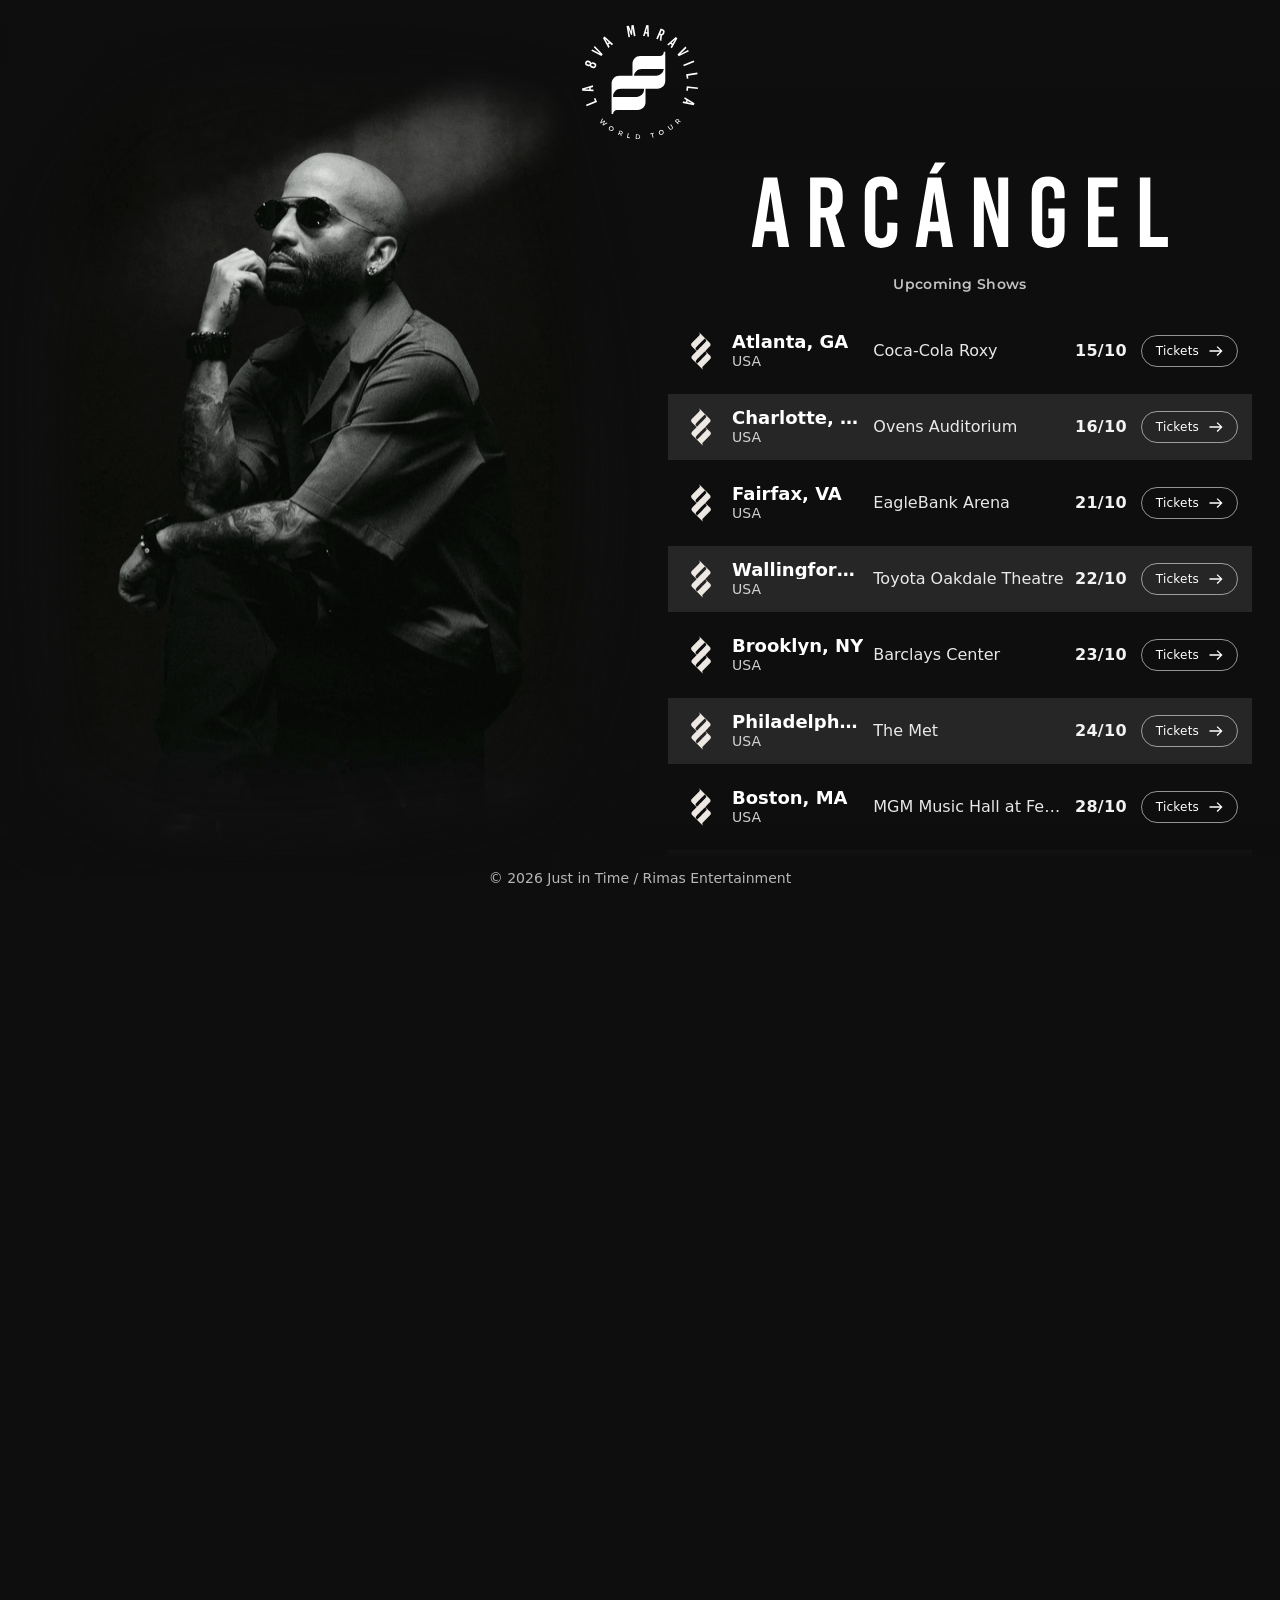
==== index.html @ 6ef9338b "Fechas 13-10-2026" ====
<!doctype html>
<html lang="es">
<head>
  <!-- ========== METADATOS BÁSICOS ========== -->
  <meta charset="UTF-8" />
  <meta http-equiv="X-UA-Compatible" content="IE=edge" />
  <meta name="viewport" content="width=device-width, initial-scale=1, viewport-fit=cover" />

  <title>Arcángel | La 8va Maravilla — Tour Dates 2026</title>
  <meta name="description" content="Fechas oficiales del tour 2026 de Arcángel — La 8va Maravilla. Consulta ciudad, país, venue y compra de tickets (próximamente)." />
  <meta name="robots" content="index, follow" />
  <link rel="canonical" href="https://la8vamaravilla.com/" />

    <!-- ========== GOOGLE ANALYTICS (GA4) ========== -->
  <script async src="https://www.googletagmanager.com/gtag/js?id=G-PNZ6YDGQ7X"></script>
<script>
  window.dataLayer = window.dataLayer || [];
  function gtag(){dataLayer.push(arguments);}
  gtag('js', new Date());

  gtag('config', 'G-PNZ6YDGQ7X', {
    anonymize_ip: true,
    allow_google_signals: true,
    send_page_view: true
  });
</script>

  <!-- ========== OPEN GRAPH ========== -->
<meta property="og:type" content="website" />
<meta property="og:site_name" content="Arcángel | La 8va Maravilla" />
<meta property="og:title" content="Arcángel | La 8va Maravilla — Tour Dates 2026" />
<meta property="og:description" content="Fechas oficiales del tour 2026 de Arcángel — La 8va Maravilla." />
<meta property="og:url" content="https://la8vamaravilla.com/" />

<!-- Imagen principal horizontal (estándar OG) -->
<meta property="og:image" content="https://la8vamaravilla.com/assets/og-1200x630.jpg" />
<meta property="og:image:width" content="1200" />
<meta property="og:image:height" content="630" />
<meta property="og:image:type" content="image/jpeg" />

<!-- Imagen alternativa cuadrada -->
<meta property="og:image" content="https://la8vamaravilla.com/assets/cover_8vamaravilla.jpg" />
<meta property="og:image:width" content="1080" />
<meta property="og:image:height" content="1080" />
<meta property="og:image:type" content="image/jpeg" />

  <!-- ========== TWITTER CARDS ========== -->
  <meta name="twitter:card" content="summary_large_image" />
<meta name="twitter:title" content="Arcángel | La 8va Maravilla — Tour Dates 2026" />
<meta name="twitter:description" content="Fechas oficiales del tour 2026 de Arcángel — La 8va Maravilla." />
<meta name="twitter:image" content="https://la8vamaravilla.com/assets/og-1200x630.jpg" />

  <!-- ========== FUENTES ========== -->
  <link rel="preconnect" href="https://fonts.googleapis.com" />
  <link rel="preconnect" href="https://fonts.gstatic.com" crossorigin />
  <link href="https://fonts.googleapis.com/css2?family=Montserrat:wght@400;500;600;700&display=swap" rel="stylesheet" />

  <!-- ========== ESTILOS ========== -->
  <link rel="stylesheet" href="./stylestour.css?v=6" />

  <!-- ========== PRELOAD (opcional) ========== -->
  <link rel="preload" as="image" href="./assets/arcangel-photo.webp" />

  <!-- ========== FAVICON ========== -->
  <link rel="icon" type="image/png" href="./assets/favicon_8vamaravilla.png" />

  <!-- ========== PERFORMANCE (opcional) ========== -->
  <meta name="view-transition" content="same-origin" />

  
</head>

<body>
  <main class="page">

    <!-- Logo (desktop: centrado entre columnas y fixed / mobile: arriba izq y normal) -->
    <a class="tour-logo" href="#" aria-label="La 8va Maravilla World Tour">
      <img src="./assets/logo-8va.svg" alt="La 8va Maravilla World Tour" />
    </a>

    <section class="layout">

      <!-- Columna izquierda (desktop fixed) / En mobile va en flujo normal -->
      <aside class="left">
        <div class="left__media">
          <img
            class="left__img"
            src="./assets/arcangel-photo2.webp"
            alt="Arcángel"
            loading="eager"
          />
          <!-- overlay para oscurecer y unificar -->
          <div class="left__overlay" aria-hidden="true"></div>
        </div>
      </aside>

      <!-- Columna derecha (desktop con scroll) / En mobile normal -->
      <section class="right" aria-label="Tour content">
        <div class="right-viewport">
        <div class="right__inner">
          <!-- Título Arcángel en SVG -->
          <img class="title-svg" src="./assets/arcangel-title_2.svg" alt="ARCANGEL" />

          <p class="subtitle">Upcoming Shows</p>

          <!-- Aquí va la tabla/lista en el siguiente paso -->
<div class="dates" id="dates"></div>

<div class="signup">
      <h3 class="signup__title">Sign up for news</h3>
      <p class="signup__text">Acceso a novedades, drops y lanzamientos</p>

      <div class="signup__social">
        <a href="https://www.facebook.com/p/Arcangel-100043963667365/" target="_blank" rel="noopener" aria-label="Facebook">
          <img src="assets/ui/social-facebook.svg" alt="" aria-hidden="true">
        </a>
        <a href="https://www.instagram.com/arcangel" target="_blank" rel="noopener" aria-label="Instagram">
          <img src="assets/ui/social-instagram.svg" alt="" aria-hidden="true">
        </a>
        <a href="https://www.tiktok.com/@arcangel" target="_blank" rel="noopener" aria-label="TikTok">
          <img src="assets/ui/social-tiktok.svg" alt="" aria-hidden="true">
        </a>
        <a href="https://x.com/ArcangelPrrra" target="_blank" rel="noopener" aria-label="X">
          <img src="assets/ui/social-x.svg" alt="" aria-hidden="true">
        </a>
        <a href="https://www.youtube.com/channel/UCu4bj03KW4CwAsYtHSwMEsQ" target="_blank" rel="noopener" aria-label="YouTube">
          <img src="assets/ui/social-youtube.svg" alt="" aria-hidden="true">
        </a>
      </div>

      <a class="signup__cta" href="https://pages.stoyco.io/arcangel/" target="_blank" rel="noopener">
        regístrate aquí
      </a>
    </div>
        </div>
        </div>

      </section>

    </section>

    <!-- FRANJA 100% (full width) -->
<section class="fullband" id="fullband" aria-label="Merch">
  <!--<div class="fullband__inner">
    <h3 class="fullband__title">Merch</h3>

    <div class="merch">
      <div class="merch__track" id="merchTrack" aria-label="Merch carousel"></div>
    </div>
  </div>-->
</section>

    <!-- Legal (desktop fixed bottom centered / mobile en flujo normal al final) -->
    <footer class="legal">
      © 2026 Just in Time / Rimas Entertainment
    </footer>

  </main>
  
  <div id="scroll-spacer" aria-hidden="true"></div>
  <script src="./dates.js?v=47"></script>
  <script src="./main.js?v=47" defer></script>
  
</body>
</html>
---- stylestour.css ----
/* =========================
   RESET
========================= */
* { box-sizing: border-box; margin: 0; padding: 0; }
html, body { height: 100%; }
img { max-width: 100%; display: block; }

/* =========================
   VARIABLES
========================= */
:root{
  --bg: #0e0e0e;
  --text: #fff;
  --muted: rgba(255,255,255,.75);

  --pad: 28px;

  --logoSize: 120px;
  --logoTop: 22px;

  --footerBottom: 14px;
  --footerH: 44px;

  /* “zonas seguras” para que el contenido arranque debajo del logo
     y termine antes del legal (esto es para el layout visual) */
  --safeTop: calc(var(--logoTop) + var(--logoSize) + 18px);
  --safeBottom: calc(var(--footerBottom) + var(--footerH) + 18px);
}

/* =========================
   BASE
========================= */
body{
  background: var(--bg);
  color: var(--text);
  font-family: system-ui, -apple-system, Segoe UI, Roboto, Arial, sans-serif;

  /* Scroll en cualquier parte */
  overflow-y: auto;
}

/* wrapper general */
.page{
  position: fixed;
  inset: 0;
  min-height: 0;   /* importante: no sumar 100vh al documento */
}

/* Este div le da altura al body para el “fake scroll” (JS lo recalcula) */
#scroll-spacer{
  height: 200vh; /* fallback; JS lo ajusta */
}

/* =========================
   DESKTOP LAYOUT (DEFAULT)
   - pantalla fija en 2 columnas
   - body scrollea
   - solo se mueve right__inner con JS (transform)
========================= */
.layout{
  position: fixed;
  inset: 0;
  display: grid;
  grid-template-columns: 50vw 50vw;
}

/* LEFT */
.left{
  position: relative;
}

.left__media{
  position: relative;
  width: 50vw;
  height: 100vh;
  overflow: hidden;
}

.left__img{
  width: 100%;
  height: 100%;
  object-fit: contain; /* según tu código actual */
  object-position: center;
  filter: contrast(1.05);
}

.left__overlay{
  position: absolute;
  inset: 0;
}

/* RIGHT (NO scroll interno) */
.right{
  position: relative;
  width: 50vw;
  height: 100vh;
  overflow: hidden; /* recorta lo que “pase” por arriba/abajo */
}

/* Este es el contenido que se mueve con JS */
.right__inner{
  height: auto;
  overflow: visible;
  will-change: transform;

  /* antes: calc(var(--pad) + var(--safeTop)) */
  padding-top: var(--safeTop);

  /* padding lateral normal */
  padding-left: var(--pad);
  padding-right: var(--pad);

  /* antes: calc(var(--pad) + var(--safeBottom)) */
  padding-bottom: var(--safeBottom);
}

/* =========================
   LOGO (DESKTOP FIXED CENTER)
========================= */
.tour-logo{
  position: fixed;
  top: var(--logoTop);
  left: 50%;
  transform: translateX(-50%);
  z-index: 30;

  width: var(--logoSize);
  height: var(--logoSize);
  display: grid;
  place-items: center;
  text-decoration: none;
  pointer-events: auto;
}

.tour-logo img{
  width: 100%;
  height: 100%;
  object-fit: contain;
}

/* =========================
   TITLES
========================= */
.title-svg{
  width: min(420px, 80%);
  margin: 0 auto 10px;
}

.subtitle{
  text-align: center;
  font-family: Montserrat, system-ui, -apple-system, Segoe UI, Roboto, Arial, sans-serif;
  font-weight: 600;
  font-size: 14px;
  color: var(--muted);
  letter-spacing: .3px;
  margin: 25px 0;
}

/* =========================
   LEGAL (DESKTOP FIXED)
========================= */
.legal{
  position: fixed;
  left: 50%;
  bottom: var(--footerBottom);
  transform: translateX(-50%);
  z-index: 25;

  font-size: 14px;
  color: rgba(255,255,255,.7);
  text-align: center;
  width: min(520px, 92vw);
  pointer-events: none;
}

/* =========================
   DATES LIST
========================= */
.dates{
  display: grid;
  gap: 10px;
}

.date-row{
  display: grid;
  grid-template-columns: 1.2fr 1.4fr auto;
  align-items: center;
  padding: 14px 14px;
  border-radius: 0;
}

.date-row.is-alt{
  background: rgba(255,255,255,.10);
}

.date-left{
  display: flex;
  align-items: center;
  gap: 12px;
  min-width: 0;
}

.date-icon{
  width: 38px;
  height: 38px;
  opacity: .95;
  flex: 0 0 auto;
}

.date-place{ min-width: 0; }

.date-city{
  font-weight: 700;
  font-size: 18px;
  line-height: 1.05;
  white-space: nowrap;
  overflow: hidden;
  text-overflow: ellipsis;
}

.date-country{
  font-size: 14px;
  opacity: .8;
  margin-top: 2px;
}

.date-mid{
  min-width: 0;
  padding: 0 10px;
}

.date-venue{
  font-size: 16px;
  opacity: .9;
  white-space: nowrap;
  overflow: hidden;
  text-overflow: ellipsis;
}

.date-right{
  display: flex;
  align-items: center;
  justify-content: flex-end;
  gap: 14px;
}

.date-day{
  font-weight: 600;
  font-size: 16px;
  opacity: .95;
  letter-spacing: .3px;
  min-width: 52px;
  text-align: right;
}

.date-btn{
  display: inline-flex;
  align-items: center;
  gap: 10px;
  padding: 8px 14px;
  border-radius: 999px;
  border: 1px solid rgba(255,255,255,.55);
  color: #fff;
  text-decoration: none;
  font-size: 12px;
  letter-spacing: .2px;
  transition: transform .12s ease, background .12s ease, opacity .12s ease;
}

.date-btn:hover{
  transform: translateY(-1px);
  background: rgba(255,255,255,.06);
}

.date-btn.is-disabled{
  opacity: .35;
  pointer-events: none;
}

.btn-icon{
  width: 14px;
  height: 14px;
  display: block;
  flex: 0 0 auto;
}

/* =========================
   MOBILE (<= 900px)
   - layout vertical
   - scroll normal (sin fake scroll)
========================= */
@media (max-width: 900px){
  :root{
    --pad: 18px;
    --logoSize: 92px;
    --logoTop: 0px;
    --safeTop: 0px;
    --safeBottom: 0px;
  }

  /* en mobile no queremos layout fixed */
  .layout{
    position: relative;
    inset: auto;
    display: block;
    min-height: auto;
  }

  /* desactiva el spacer en mobile (no se usa fake scroll) */
  #scroll-spacer{
    height: 0 !important;
  }

  /* logo en flujo normal, arriba izq */
  .tour-logo{
    position: relative;
    top: auto;
    left: auto;
    transform: none;
    width: 35vw;
    height: 35vw;
    margin: 7vw 0 10px 7vw;
    z-index: 5;
  }

  /* izquierda: imagen en flujo normal */
  .left__media{
    width: 100%;
    height: 52vh;
    min-height: 340px;
    max-height: 560px;
    margin-top: -7vh;
  }

  /* derecha en flujo normal */
  .right{
    width: 100%;
    height: auto;
    overflow: visible;
  }

  .right__inner{
    transform: none !important; /* importante: no fake scroll */
    padding: 18px 16px 22px;
  }

  /* legal al final */
  .legal{
    position: relative;
    left: auto;
    bottom: auto;
    transform: none;
    width: 100%;
    padding: 18px 16px 22px;
    pointer-events: auto;
  }

  /* tabla en mobile */
  .date-row{
    grid-template-columns: 1fr auto;
    grid-template-areas: "left right";
    padding: 14px 12px;
  }

  .date-mid{ display: none; }
  .date-left{ grid-area: left; }
  .date-right{ grid-area: right; }

  .dates{

    width:100%;
  }
}




@media (min-width: 900px){
  .dates{
 max-width: 720px;   /* ajusta a lo que quieras */
  width: 100%;
  margin: 0 auto;     /* la centra dentro del panel derecho */
}

.signup{
  max-width: 720px;   /* ajusta a lo que quieras */
  width: 100%;
  margin: 0 auto;     /* la centra dentro del panel derecho */
}

}


/* La ventana visible de la derecha */
.right-viewport{
  position: relative;
  width: 100%;
  height: 100vh;
  overflow: hidden; /* clave: recorta el contenido */
}

/* Fade superior/inferior que tapa el contenido al acercarse */
@media (min-width: 901px){
  .right-viewport::before,
  .right-viewport::after{
    content:"";
    position: absolute;
    left: 0;
    right: 0;
    z-index: 10;
    pointer-events: none;
  }

  /* arriba: cubre hasta debajo del logo */
  .right-viewport::before{
    top: 0;
    height: var(--safeTop);
    background: linear-gradient(
      to bottom,
      var(--bg) 0%,
      var(--bg) 55%,
      rgba(14,14,14,0) 100%
    );
  }

  /* abajo: cubre hasta encima del footer */
  .right-viewport::after{
    bottom: 0;
    height: var(--safeBottom);
    background: linear-gradient(
      to top,
      var(--bg) 0%,
      var(--bg) 55%,
      rgba(14,14,14,0) 100%
    );
  }

  /* asegúrate que el contenido esté por debajo de las máscaras */
  .right__inner{ position: relative; z-index: 1; }
  .tour-logo{ z-index: 30; }
  .legal{ z-index: 30; }
}

@media (max-width: 900px){

  /* Nada fixed en mobile */
  .page,
  .layout{
    position: relative !important;
    inset: auto !important;
    height: auto !important;
    min-height: 0 !important;
  }

  /* Si usas el wrapper del fade */
  .right-viewport{
    height: auto !important;
    overflow: visible !important;
  }

  /* Ningún panel debe recortar */
  .left,
  .right{
    height: auto !important;
    min-height: 0 !important;
    overflow: visible !important;
  }

  /* La imagen no debe ser fixed */
  .left__media{
    position: relative !important;
    width: 100% !important;
    height: 52vh;         /* como lo tienes */
    min-height: 340px;
    max-height: 560px;
  }

  /* El contenido derecho debe fluir normal (sin transform) */
  .right__inner{
    transform: none !important;
    height: auto !important;
    overflow: visible !important;
  }

  /* El spacer no existe en mobile */
  #scroll-spacer{
    display: none !important;
    height: 0 !important;
  }
}

/* =========================
   SUSCRIPCION
========================= */
.signup{
  display: grid;
  gap: 10px;
  padding-top: 60px;
}

.signup__title{
  font-family:"Poppins", sans-serif;
  font-weight:700;
  font-size: 28px;
  color: rgba(255,255,255,.92);
  margin-top: auto;
}

.signup__text{
  font-family:"Poppins", sans-serif;
  font-weight:400;
  font-size: 13px;
  color: rgba(255,255,255,.72);
  margin-bottom: 8px;
}

.signup__social{
  display:flex;
  align-items:center;
  gap: 12px;
  margin-bottom: 10px;
}

.signup__social a{
  display:inline-flex;
  width: 24px;
  height: 24px;
  opacity: .9;
  transition:.2s;
}
.signup__social a:hover{ opacity: 1; transform: translateY(-1px); }

.signup__social img{
  width: 24px;
  height: 24px;
  display:block;
}

.signup__cta{
  display:flex;
  justify-content:center;
  align-items:center;

  width: 100%;
  height: 54px;

  border-radius: 999px;
  border: 1px solid rgba(255,255,255,.60);
  color: rgba(255,255,255,.88);
  text-decoration:none;
  font-family:"Poppins", sans-serif;
  font-size: 13px;

  background: rgba(0,0,0,.18);
  backdrop-filter: blur(6px);
  transition:.2s;
}

.signup__cta:hover{
  background: rgba(0,0,0,.28);
  border-color: rgba(255,255,255,.80);
}


/* Responsive: apilar */
@media (max-width: 900px){
 .signup{
  padding-left: 5vw;
  padding-right: 5vw;
}

}

.date-btn.is-coming{
  border: 1px solid rgba(255,255,255,.25);
  color: rgba(255,255,255,.55);
  background: transparent;
  cursor: default;
}

.date-btn.is-coming:hover{
  transform: none;
  background: transparent;
}

.date-btn.is-soldout{
  border: 1px solid rgba(255,255,255,.25);
  color: rgba(255,255,255,.55);
  background: transparent;
  cursor: default;
  text-decoration: line-through;
  text-decoration-thickness: 2px;
  text-decoration-color: rgba(255,255,255,.55);
  padding-left: 22px;
  padding-right: 21.5px ;
}

.date-btn.is-soldout:hover{
  transform: none;
  background: transparent;
}



/* ===== Fullband (Merch) ===== */
.fullband{
  position: fixed;
  top: 100vh;          /* empieza debajo de la pantalla */
  left: 0;
  width: 100vw;
  background: var(--bg);
  z-index: 1;
  transform: translate3d(0,0,0);
  will-change: transform;
}

/* tu contenedor interno normal */
.fullband__inner{
  margin: 0 auto;
  padding: 56px var(--pad) 72px;
}

.fullband__title{
  font-family: Montserrat, system-ui, -apple-system, Segoe UI, Roboto, Arial, sans-serif;
  font-weight: 700;
  letter-spacing: .3px;
  font-size: 28px;
  margin-bottom: 18px;
}

/* ===== Merch Carousel ===== */
.merch{
  position: relative;
}

.merch__track{
  --gap: 18px;

  display:flex;
  gap:var(--gap);

  overflow-x:auto;
  overflow-y:hidden;

  padding:10px 2px 4px;

  scroll-snap-type:x proximity;
  -webkit-overflow-scrolling:touch;

  scrollbar-gutter:stable;
}


.merch__track::-webkit-scrollbar{
  height: 10px;
}
.merch__track::-webkit-scrollbar-thumb{
  background: rgba(255,255,255,.18);
  border-radius: 999px;
}
.merch__track::-webkit-scrollbar-track{
  background: rgba(255,255,255,.06);
  border-radius: 999px;
}

.merch-card{
  scroll-snap-align: start;
  flex: 0 0 calc(100% / 3.5); /* 4.5 visibles en desktop */
  min-width: 240px;
  text-decoration: none;
  color: #fff;
}

.merch-card__media{
  background: #272727;
  border-radius: 18px;
  overflow: hidden;
  aspect-ratio: 1 / 1;
  display: grid;
  place-items: center;
}

.merch-card__img{
  width: 100%;
  height: 100%;
  object-fit: contain;
  padding: 26px;
  opacity: .98;
}

.merch-card__meta{
  padding-top: 12px;
}

.merch-card__name{
  font-family: Montserrat, system-ui, -apple-system, Segoe UI, Roboto, Arial, sans-serif;
  font-weight: 600;
  font-size: 18px;
  line-height: 1.2;
  margin-bottom: 6px;
  color: rgba(255,255,255,.95);
}

.merch-card__price{
  font-family: Montserrat, system-ui, -apple-system, Segoe UI, Roboto, Arial, sans-serif;
  font-weight: 700;
  font-size: 14px;
  color: rgba(255,255,255,.9);
  padding-bottom: 20px;
}

@media (max-width: 900px){
  .fullband{
    position: relative;
    top:auto;
    transform:none !important;
  }

  .fullband__inner{
    padding: 34px 16px 44px;
  }

  .merch-card{
    flex: 0 0 calc(100% / 1.5); /* 1.5 visibles en mobile */
    min-width: 240px;
  }

  .merch-card__img{
    padding: 22px;
  }
}

.merch__track{
  scroll-behavior:smooth;
}
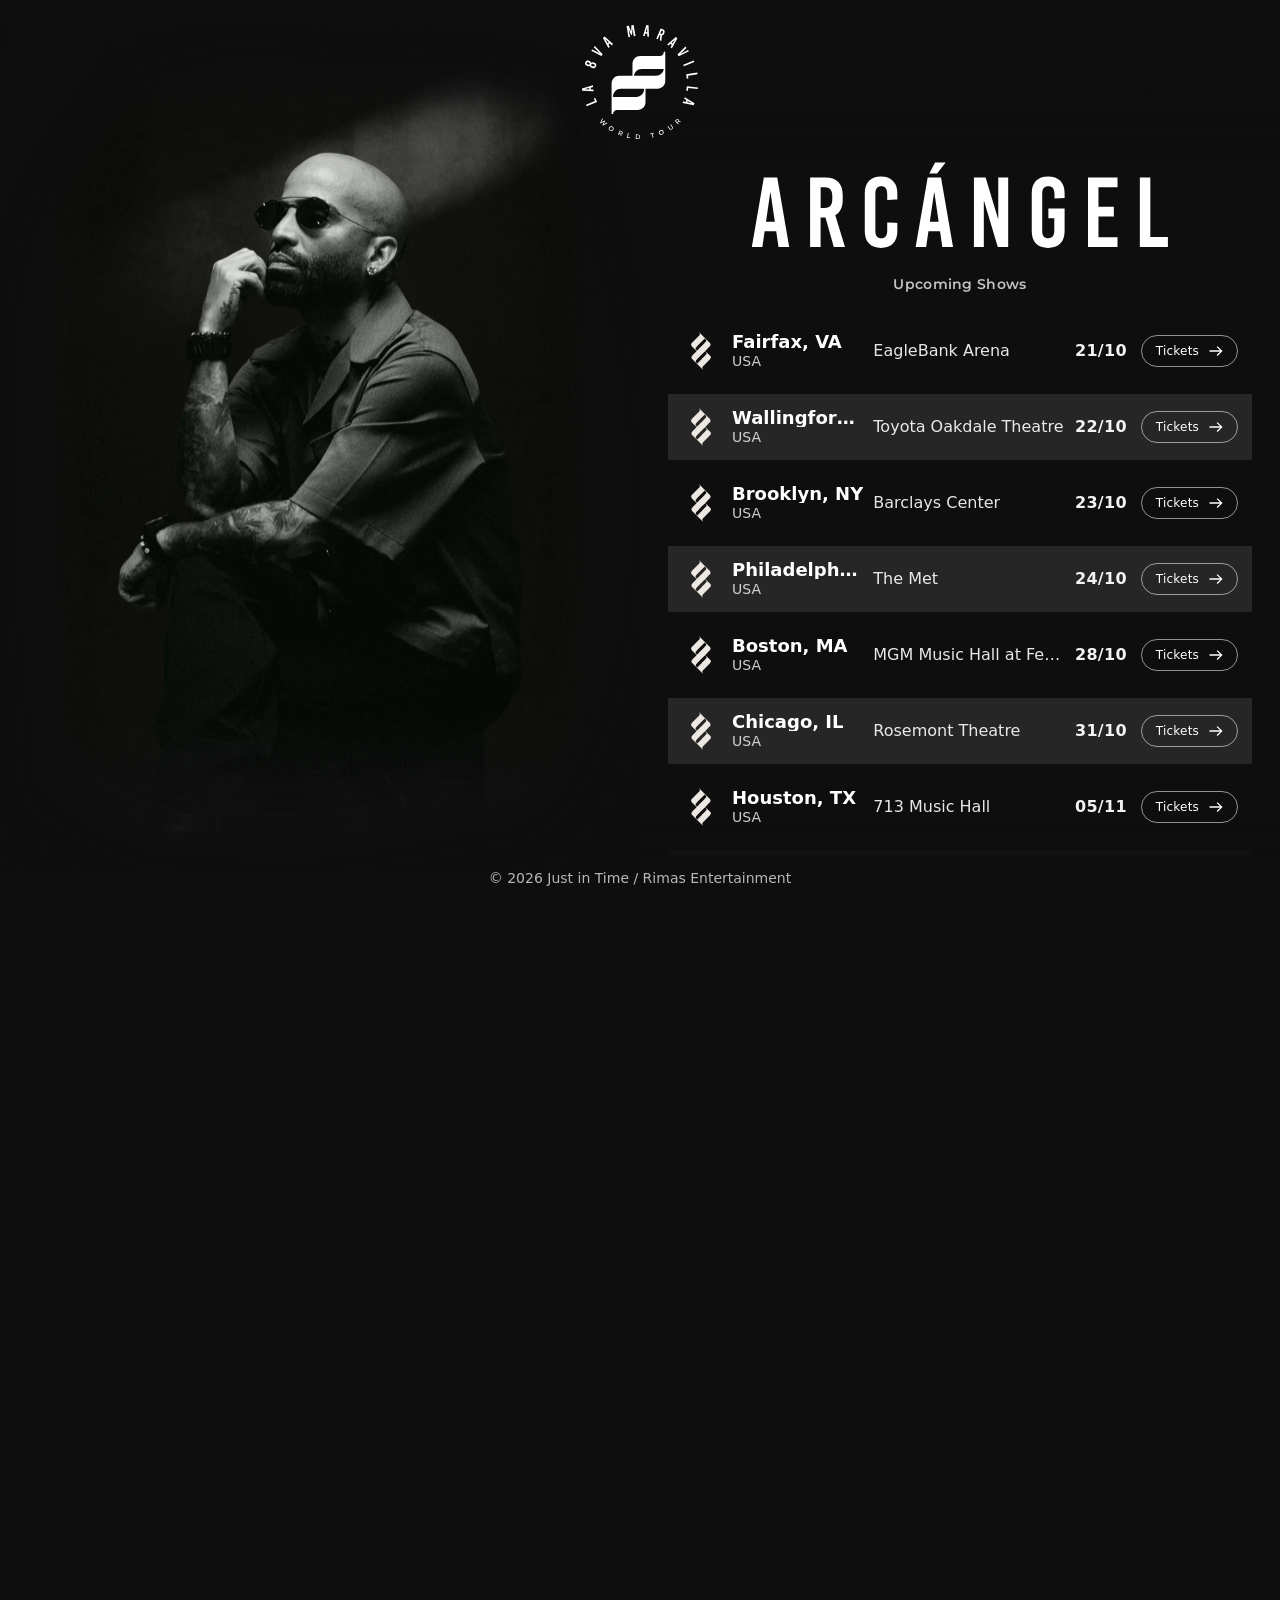
==== commit 495cb846: "Fechas 21-10-2026" ====
--- a/index.html
+++ b/index.html
@@ -158,8 +158,8 @@
   </main>
   
   <div id="scroll-spacer" aria-hidden="true"></div>
-  <script src="./dates.js?v=47"></script>
-  <script src="./main.js?v=47" defer></script>
+  <script src="./dates.js?v=48"></script>
+  <script src="./main.js?v=48" defer></script>
   
 </body>
 </html>
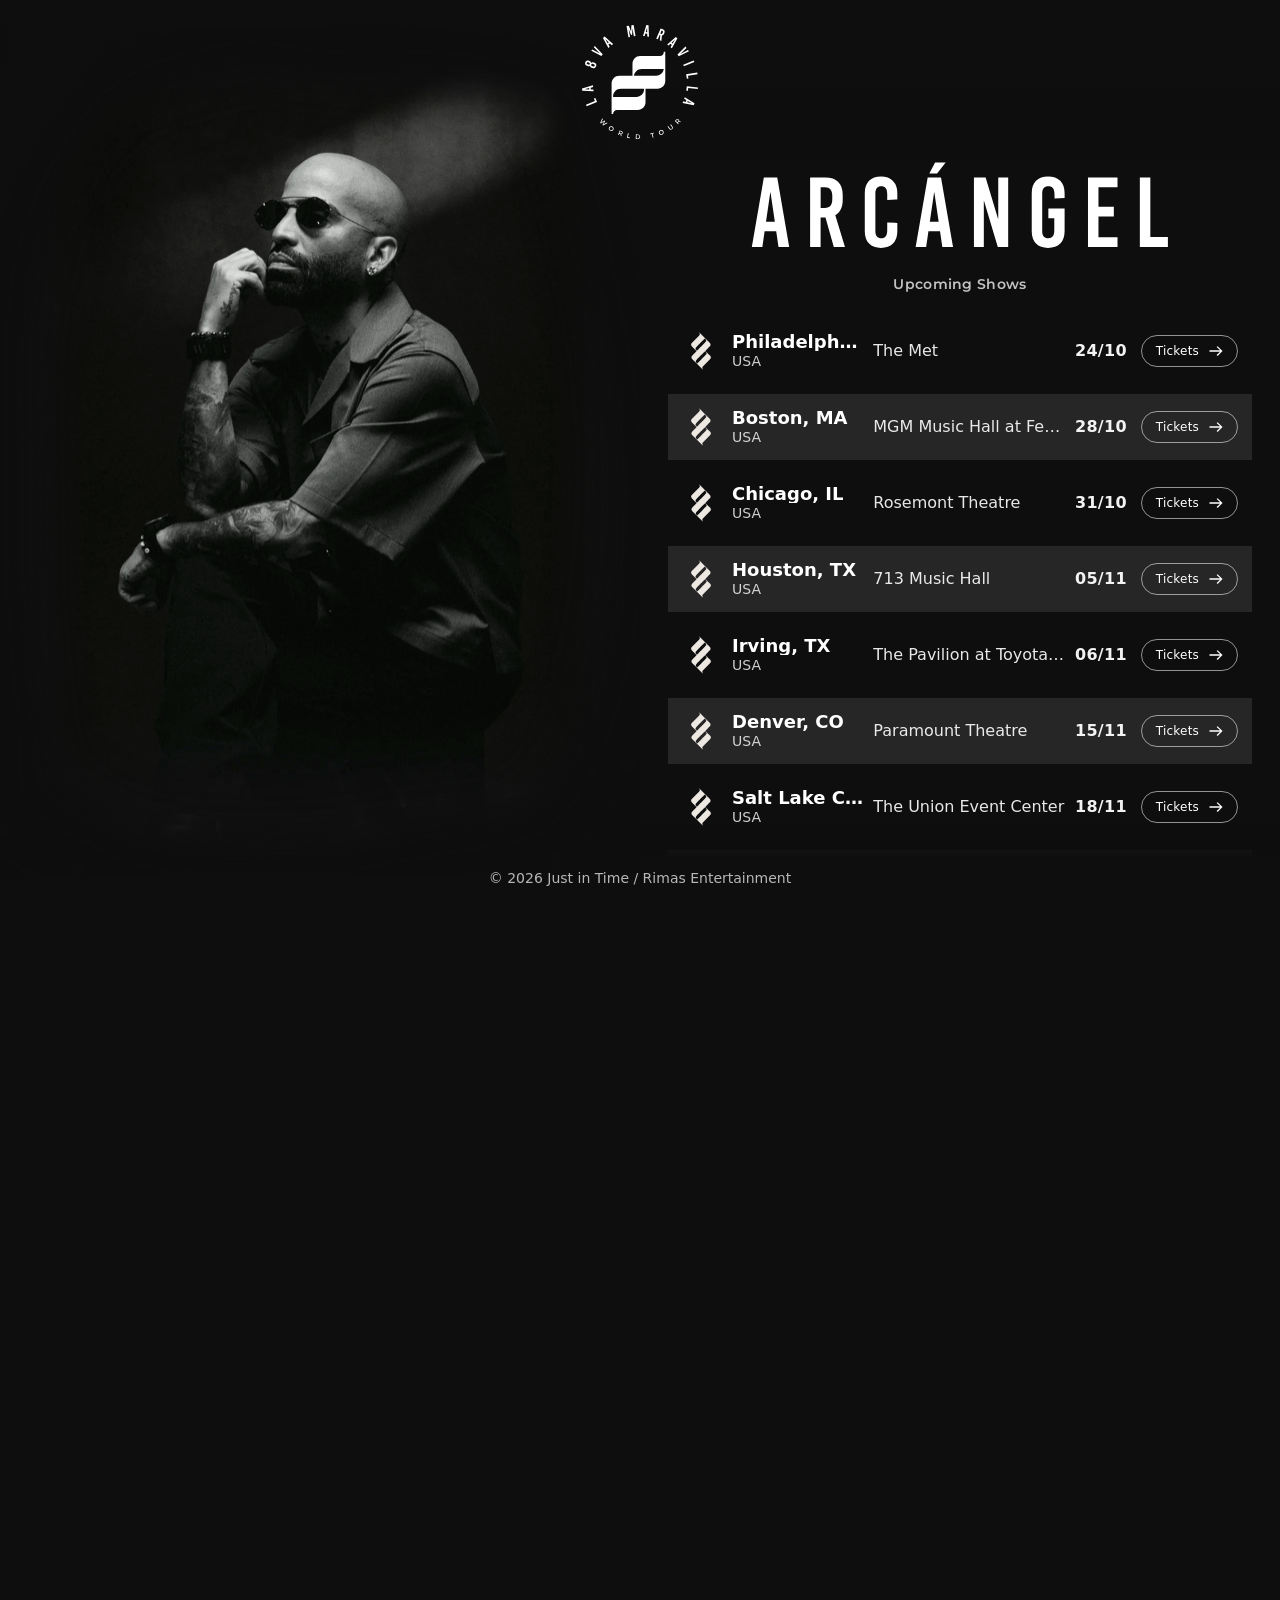
==== commit fc9ec676: "Fechas 24-10-2026" ====
--- a/index.html
+++ b/index.html
@@ -158,8 +158,8 @@
   </main>
   
   <div id="scroll-spacer" aria-hidden="true"></div>
-  <script src="./dates.js?v=48"></script>
-  <script src="./main.js?v=48" defer></script>
+  <script src="./dates.js?v=50"></script>
+  <script src="./main.js?v=50" defer></script>
   
 </body>
 </html>
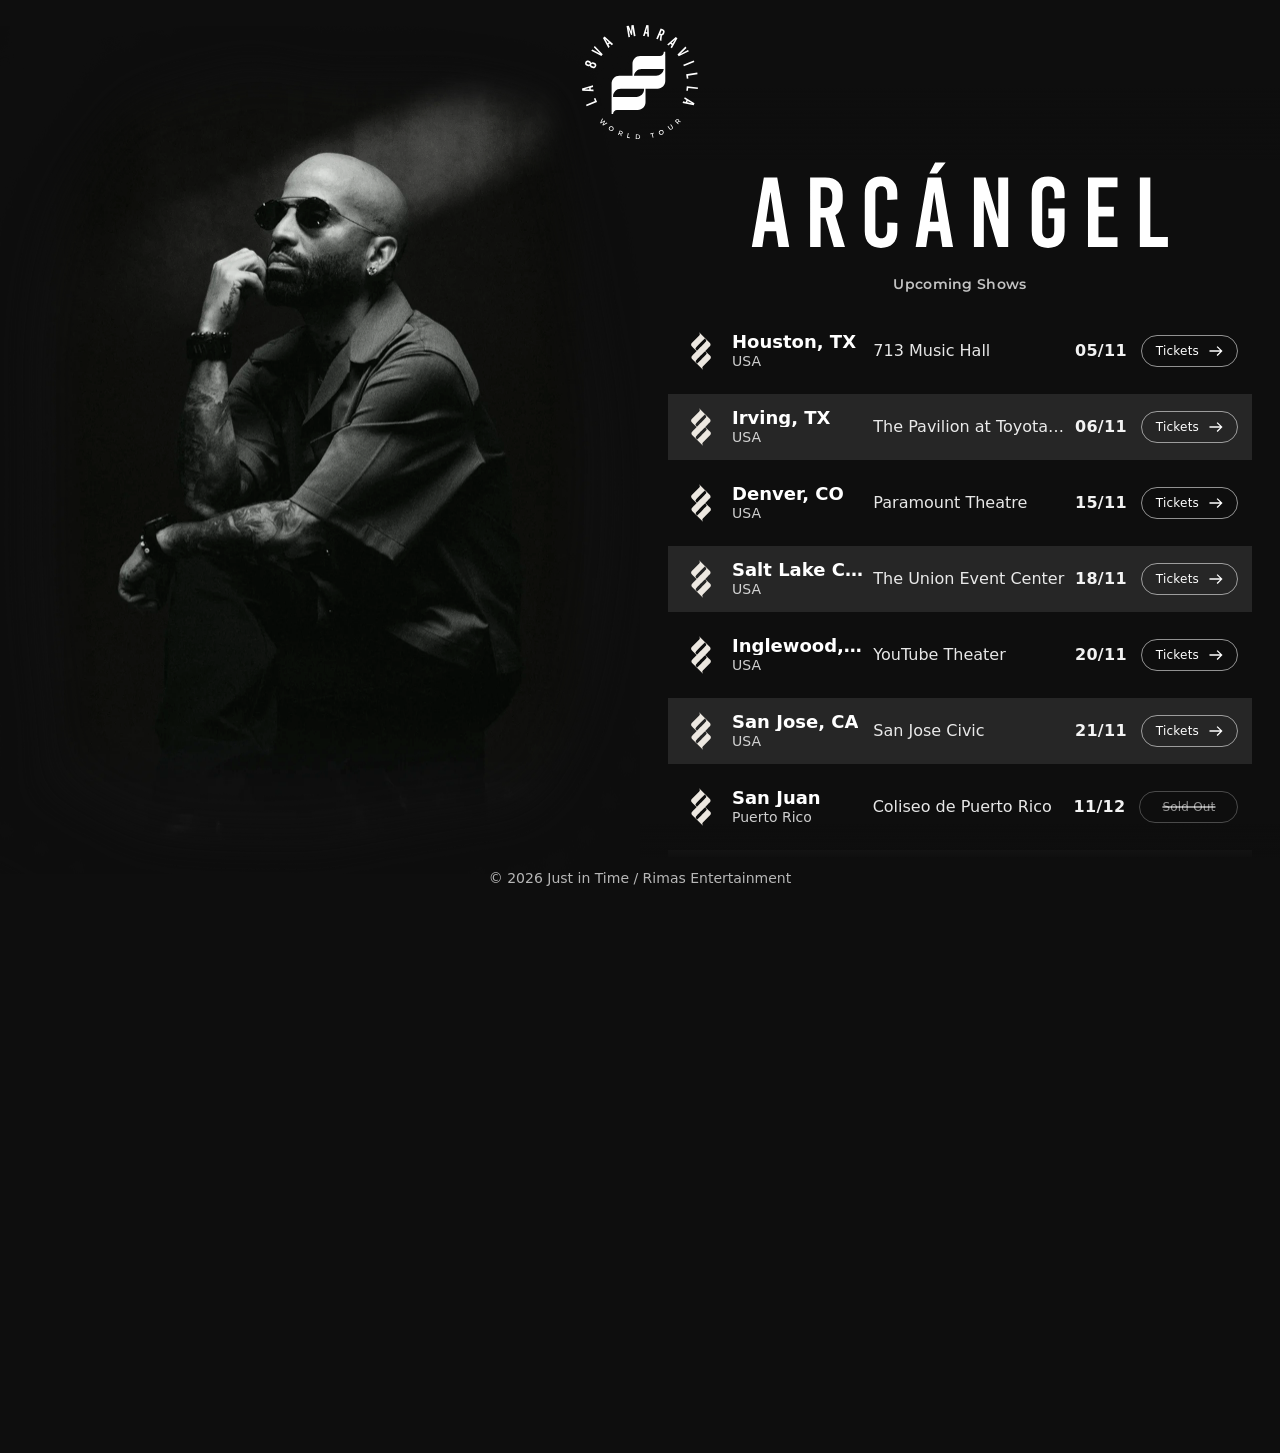
==== commit df6ac02d: "Fechas 3-11-2026" ====
--- a/index.html
+++ b/index.html
@@ -158,8 +158,8 @@
   </main>
   
   <div id="scroll-spacer" aria-hidden="true"></div>
-  <script src="./dates.js?v=50"></script>
-  <script src="./main.js?v=50" defer></script>
+  <script src="./dates.js?v=51"></script>
+  <script src="./main.js?v=51" defer></script>
   
 </body>
 </html>
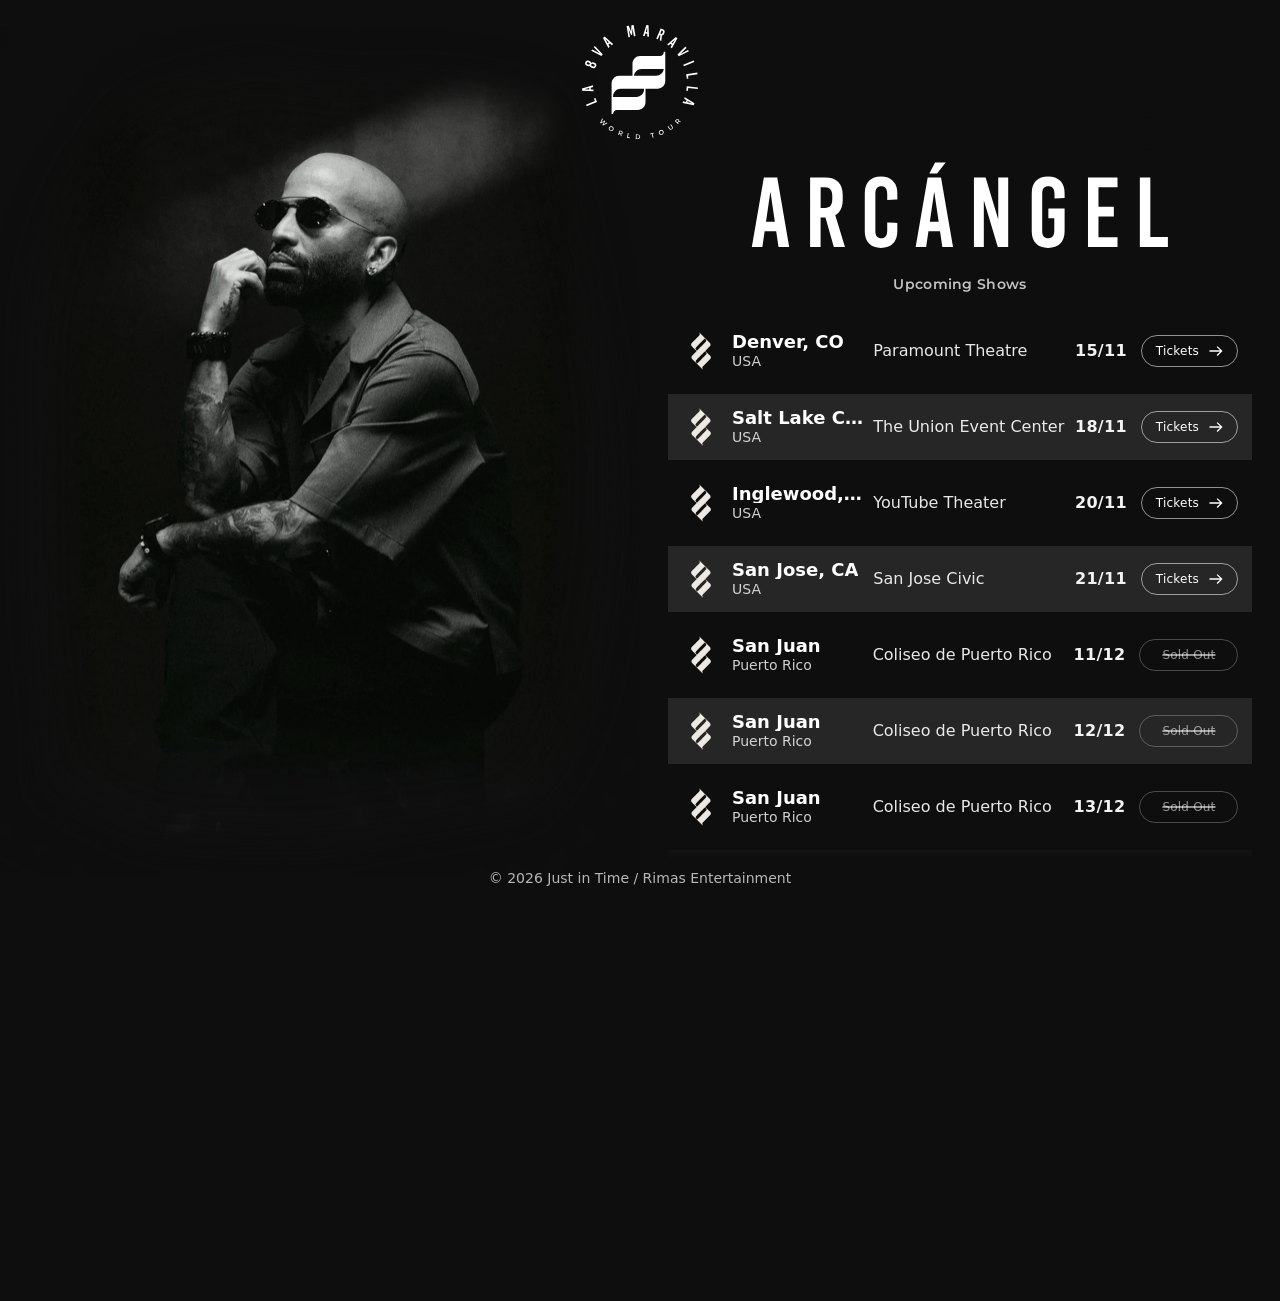
==== commit 4c81c50d: "Fechas 13-11-2026" ====
--- a/index.html
+++ b/index.html
@@ -158,8 +158,8 @@
   </main>
   
   <div id="scroll-spacer" aria-hidden="true"></div>
-  <script src="./dates.js?v=51"></script>
-  <script src="./main.js?v=51" defer></script>
+  <script src="./dates.js?v=52"></script>
+  <script src="./main.js?v=52" defer></script>
   
 </body>
 </html>
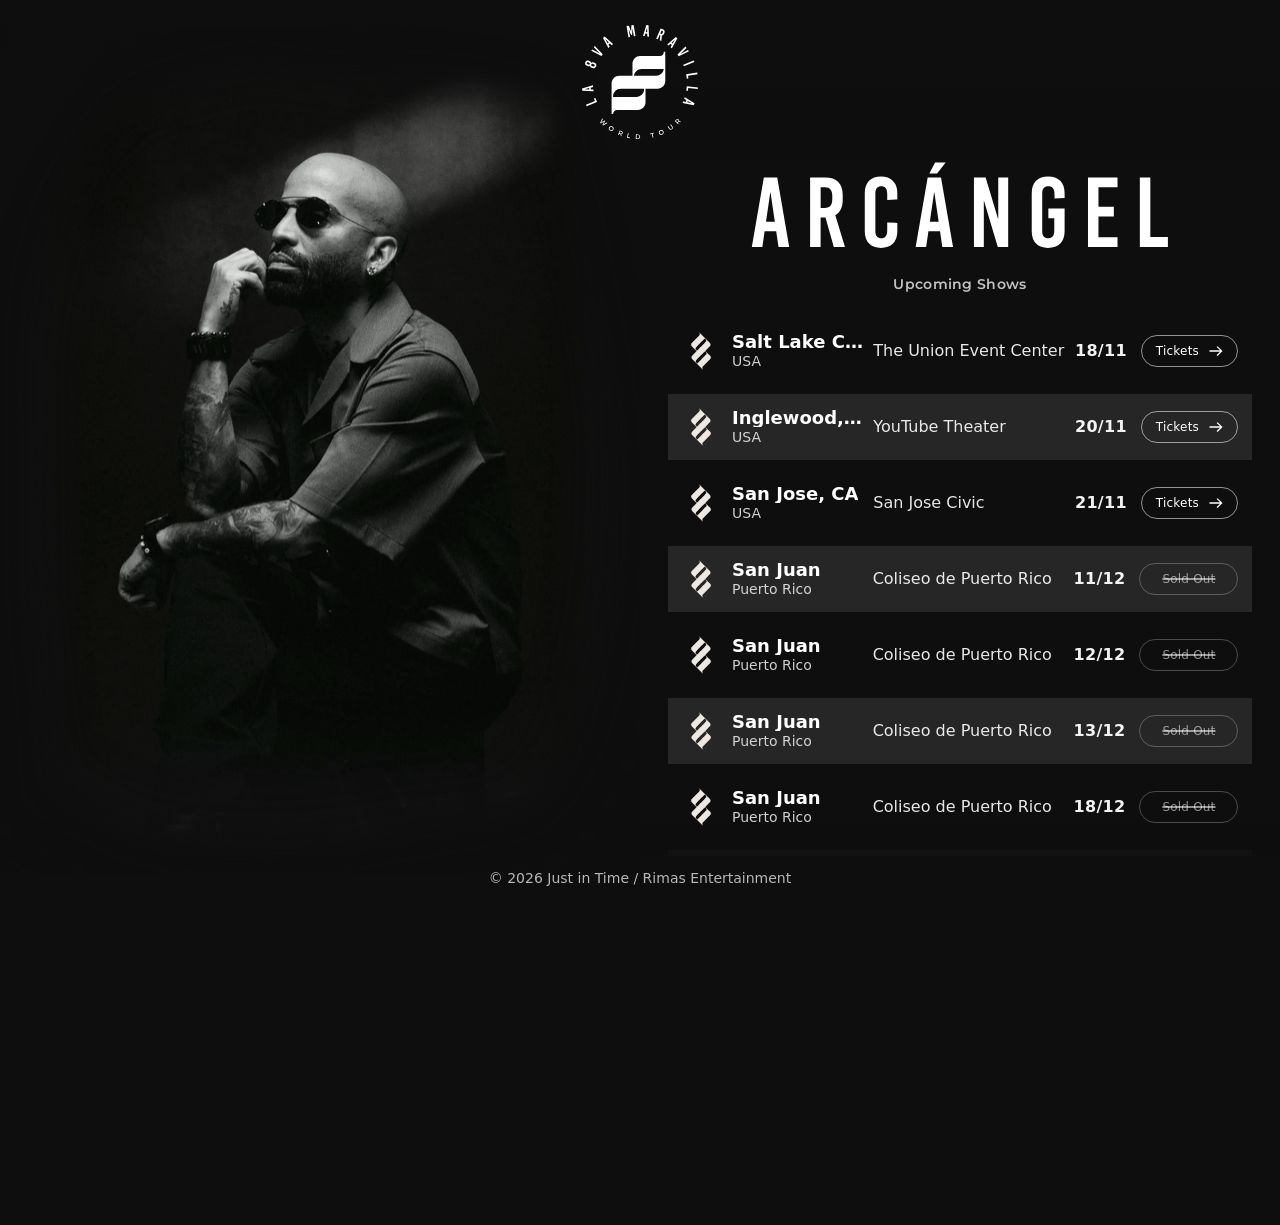
==== commit a5979afe: "Fechas 17-11-2026" ====
--- a/index.html
+++ b/index.html
@@ -158,8 +158,8 @@
   </main>
   
   <div id="scroll-spacer" aria-hidden="true"></div>
-  <script src="./dates.js?v=52"></script>
-  <script src="./main.js?v=52" defer></script>
+  <script src="./dates.js?v=53"></script>
+  <script src="./main.js?v=53" defer></script>
   
 </body>
 </html>
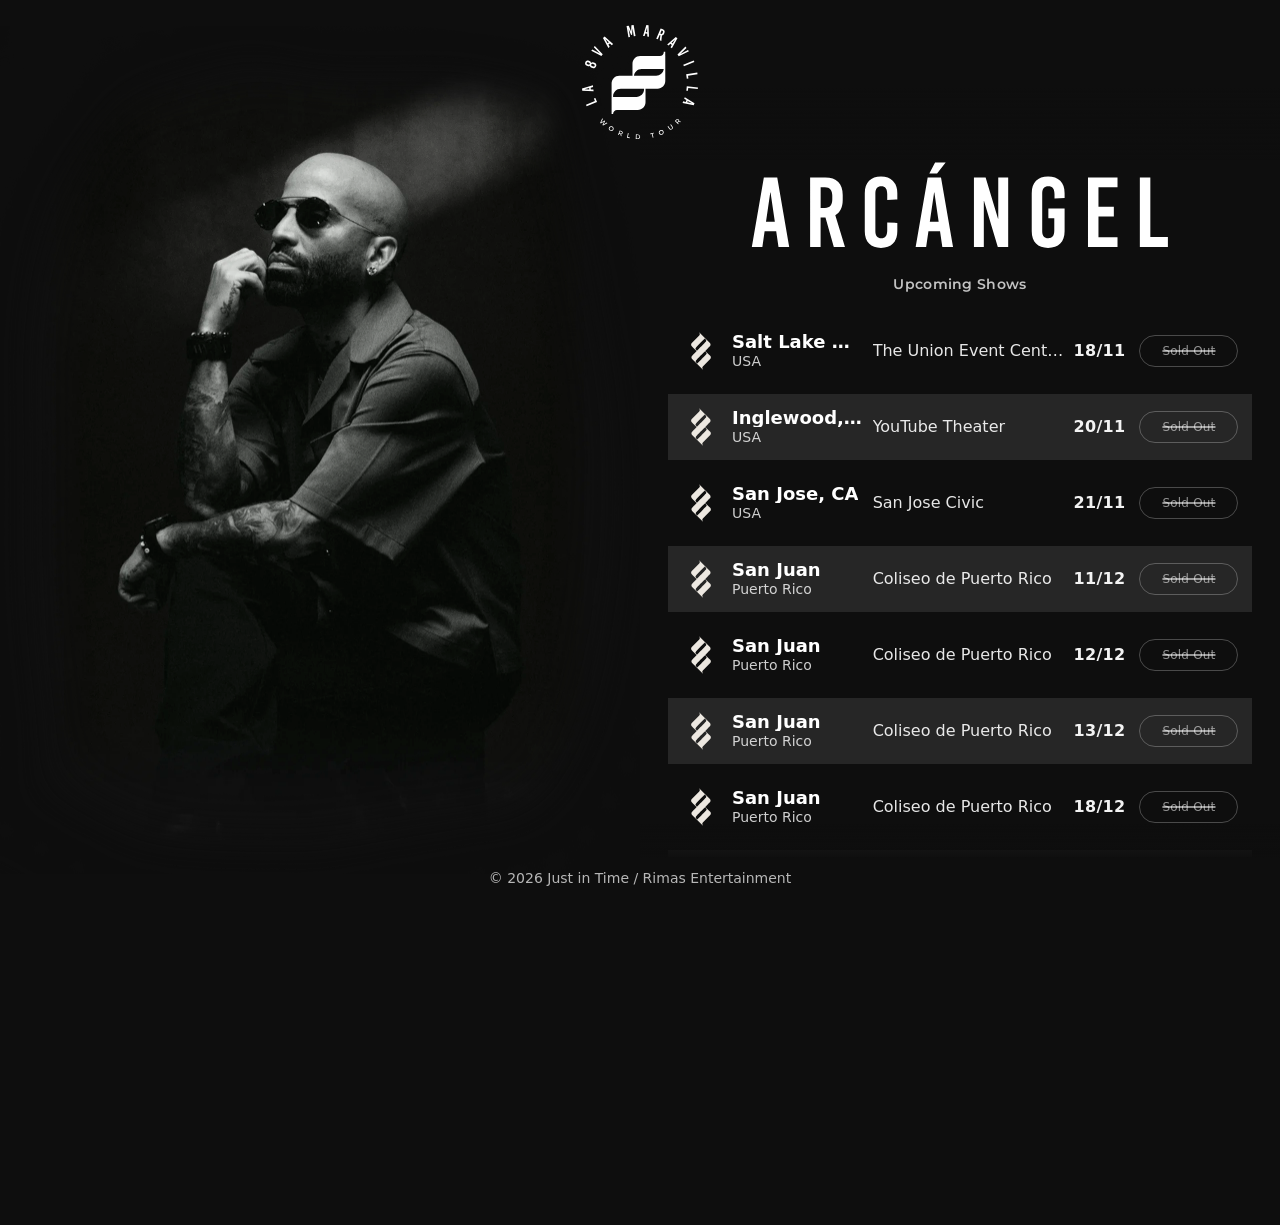
==== commit 3670261b: "Fechas 23-11-2026" ====
--- a/index.html
+++ b/index.html
@@ -158,8 +158,8 @@
   </main>
   
   <div id="scroll-spacer" aria-hidden="true"></div>
-  <script src="./dates.js?v=53"></script>
-  <script src="./main.js?v=53" defer></script>
+  <script src="./dates.js?v=54"></script>
+  <script src="./main.js?v=54" defer></script>
   
 </body>
 </html>
